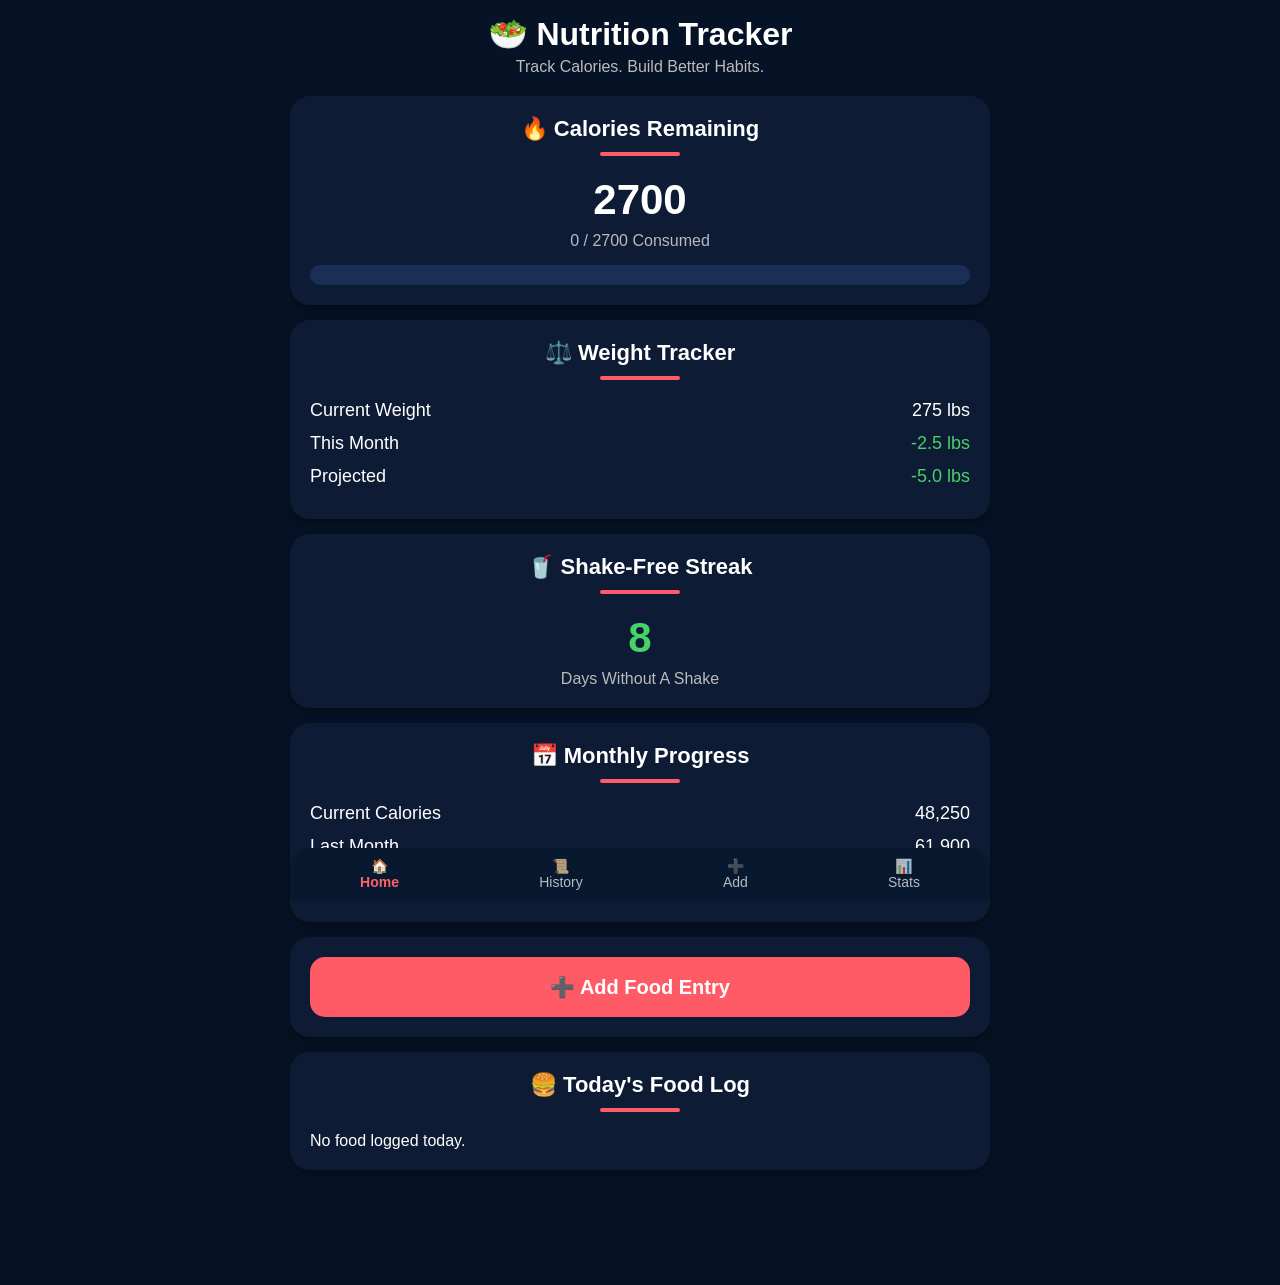
==== index.html @ 91539d0a "Add files via upload" ====
<!DOCTYPE html>
<html lang="en">
<head>
<meta charset="UTF-8">
<meta name="viewport" content="width=device-width, initial-scale=1.0">

<title>Nutrition Tracker</title>

<script src="JS/navigation.js?v=1"></script>
<link rel="stylesheet" href="CSS/navigation.css?v=1">

<style>

*{
    margin:0;
    padding:0;
    box-sizing:border-box;
}

body{
    background:#061326;
    color:white;
    font-family:Arial,sans-serif;
    padding:15px;
    padding-bottom:100px;
}

.container{
    max-width:700px;
    margin:auto;
}

.header{
    text-align:center;
    margin-bottom:20px;
}

.header h1{
    font-size:32px;
}

.header p{
    color:#bbb;
    margin-top:5px;
}

.card{
    background:#0d1b35;
    border-radius:20px;
    padding:20px;
    margin-bottom:15px;
    box-shadow:0 4px 10px rgba(0,0,0,.4);
}

.card-title{
    text-align:center;
    font-size:22px;
    font-weight:bold;
}

.line{
    width:80px;
    height:4px;
    background:#ff5b67;
    margin:10px auto 20px auto;
    border-radius:10px;
}

.big-number{
    text-align:center;
    font-size:42px;
    font-weight:bold;
}

.sub-text{
    text-align:center;
    color:#bbb;
    margin-top:8px;
}

.row{
    display:flex;
    justify-content:space-between;
    margin-bottom:12px;
    font-size:18px;
}

.green{
    color:#46d369;
}

.red{
    color:#ff5b67;
}

.progress-container{
    height:20px;
    background:#1b2e55;
    border-radius:10px;
    overflow:hidden;
    margin-top:15px;
}

.progress-bar{
    height:100%;
    width:72%;
    background:#46d369;
}

.add-food-btn{
    width:100%;
    border:none;
    padding:18px;
    border-radius:15px;
    background:#ff5b67;
    color:white;
    font-size:20px;
    font-weight:bold;
    cursor:pointer;
}

.bottom-nav{
    position:fixed;
    bottom:0;
    left:0;
    right:0;
    background:#08192f;
    display:flex;
    justify-content:space-around;
    padding:15px;
}

.bottom-nav a{
    color:white;
    text-decoration:none;
    text-align:center;
    font-size:14px;
}

</style>

</head>

<body>

<div class="container">

<div class="header">
    <h1>🥗 Nutrition Tracker</h1>
    <p>Track Calories. Build Better Habits.</p>
</div>

<div class="card">
    <div class="card-title">
        🔥 Calories Remaining
    </div>

    <div class="line"></div>

    <div class="big-number" id="caloriesRemaining">
        2700
    </div>

    <div class="sub-text" id="caloriesProgress">
        0 / 2700 Consumed
    </div>

    <div class="progress-container">
        <div class="progress-bar" id="calorieBar"></div>
    </div>
</div>

<div class="card">
    <div class="card-title">⚖️ Weight Tracker</div>
    <div class="line"></div>

    <div class="row">
        <span>Current Weight</span>
        <span>275 lbs</span>
    </div>

    <div class="row">
        <span>This Month</span>
        <span class="green">-2.5 lbs</span>
    </div>

    <div class="row">
        <span>Projected</span>
        <span class="green">-5.0 lbs</span>
    </div>
</div>

<div class="card">
    <div class="card-title">🥤 Shake-Free Streak</div>
    <div class="line"></div>

    <div class="big-number green">8</div>

    <div class="sub-text">
        Days Without A Shake
    </div>
</div>

<div class="card">
    <div class="card-title">📅 Monthly Progress</div>
    <div class="line"></div>

    <div class="row">
        <span>Current Calories</span>
        <span>48,250</span>
    </div>

    <div class="row">
        <span>Last Month</span>
        <span>61,900</span>
    </div>

    <div class="row">
        <span>Difference</span>
        <span class="green">-13,650</span>
    </div>
</div>

<div class="card">
	<button class="add-food-btn" onclick="window.location.href='HTML/FoodEntry.html'">
    		➕ Add Food Entry
	</button>
</div>

<div class="card">
    <div class="card-title">🍔 Today's Food Log</div>
    <div class="line"></div>

    <div id="todayFoodLog">
        No food logged today.
    </div>
</div>
</div>

<div id="navigation"></div>

<script>

const DAILY_GOAL = 2700;

const entries =
    JSON.parse(localStorage.getItem("foodEntries")) || [];

const today =
    new Date().toLocaleDateString();

const todayCalories =
    entries
        .filter(entry => entry.date === today)
        .reduce((total, entry) =>
            total + Number(entry.calories || 0), 0);

const remaining =
    Math.max(0, DAILY_GOAL - todayCalories);

document.getElementById("caloriesRemaining").innerHTML =
    remaining;

document.getElementById("caloriesProgress").innerHTML =
    `${todayCalories} / ${DAILY_GOAL} Consumed`;

const percent =
    Math.min((todayCalories / DAILY_GOAL) * 100, 100);

document.getElementById("calorieBar").style.width =
    percent + "%";

const todayEntries =
    entries.filter(entry => entry.date === today);

const foodLog =
    document.getElementById("todayFoodLog");

if (todayEntries.length > 0) {

    foodLog.innerHTML =
        todayEntries
            .map(entry => `
                <div class="row">
                    <span>${entry.food}</span>
                    <span>${entry.calories} cal</span>
                </div>
            `)
            .join("");
}

document.getElementById("navigation").innerHTML =
    buildNavigation("home");
</script>


</body>
</html>
---- CSS/navigation.css ----
.navwrap{
    position:fixed;
    bottom:0;
    left:50%;
    transform:translateX(-50%);
    width:100%;
    max-width:700px;
}

.nav{
    background:#08192f;
    display:flex;
    justify-content:space-around;
    align-items:center;
    padding:10px 0;
    border-radius:20px 20px 0 0;
}

.nav a {
    color: #ffffff;
    text-decoration: none;
    text-align: center;
    font-size: 14px;
    opacity: 0.7;
    transition: all 0.2s ease;
}

.nav a:hover {
    opacity: 1;
}

.nav a.active {
    color: #ff5f6d;
    opacity: 1;
    font-weight: bold;
}


body {
    padding-bottom: 80px;
}
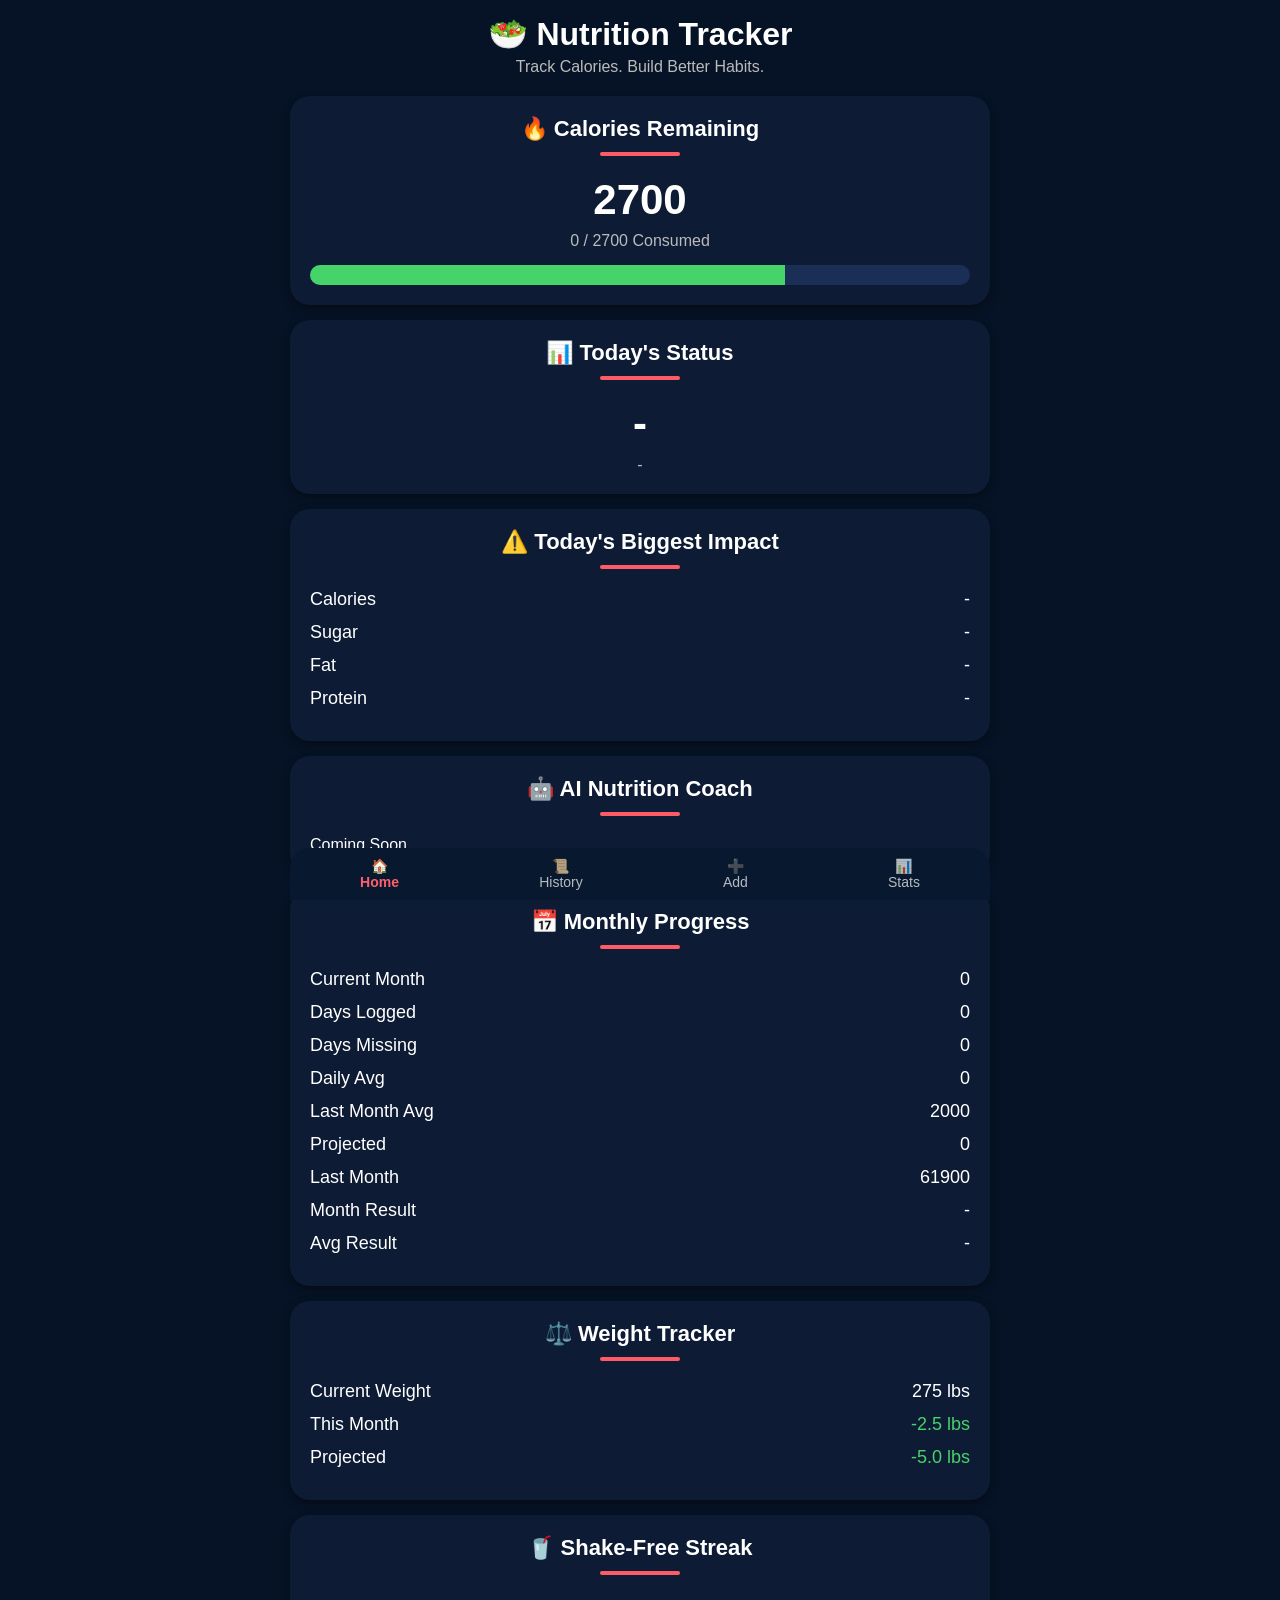
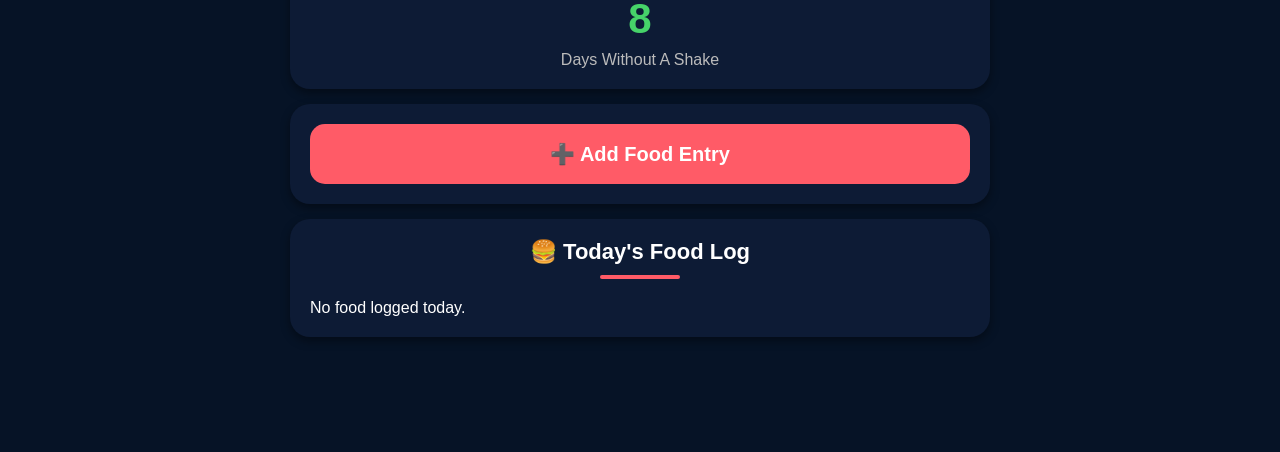
==== commit e8509241: "Add files via upload" ====
--- a/index.html
+++ b/index.html
@@ -6,8 +6,9 @@
 
 <title>Nutrition Tracker</title>
 
-<script src="JS/navigation.js?v=1"></script>
-<link rel="stylesheet" href="CSS/navigation.css?v=1">
+<script src="JS/navigation.js?v=3"></script>
+<script src="JS/API.js?v=2"></script>
+<link rel="stylesheet" href="CSS/navigation.css?v=2">
 
 <style>
 
@@ -171,6 +172,105 @@
 </div>
 
 <div class="card">
+    <div class="card-title">📊 Today's Status</div>
+    <div class="line"></div>
+
+    <div class="big-number" id="goalStatus">
+        -
+    </div>
+
+    <div class="sub-text" id="goalStatusDetail">
+        -
+    </div>
+</div>
+
+<div class="card">
+    <div class="card-title">⚠️ Today's Biggest Impact</div>
+    <div class="line"></div>
+
+    <div class="row">
+        <span>Calories</span>
+        <span id="highestCalories">-</span>
+    </div>
+
+    <div class="row">
+        <span>Sugar</span>
+        <span id="highestSugar">-</span>
+    </div>
+
+    <div class="row">
+        <span>Fat</span>
+        <span id="highestFat">-</span>
+    </div>
+
+    <div class="row">
+        <span>Protein</span>
+        <span id="highestProtein">-</span>
+    </div>
+</div>
+
+<div class="card">
+    <div class="card-title">🤖 AI Nutrition Coach</div>
+    <div class="line"></div>
+
+    <div id="aiCoachMessage">
+        Coming Soon
+    </div>
+</div>
+
+<div class="card">
+    <div class="card-title">📅 Monthly Progress</div>
+    <div class="line"></div>
+
+    <div class="row">
+        <span>Current Month</span>
+        <span id="monthCalories">0</span>
+    </div>
+
+    <div class="row">
+        <span>Days Logged</span>
+        <span id="daysLogged">0</span>
+    </div>
+
+<div class="row">
+    <span>Days Missing</span>
+    <span id="daysMissing">0</span>
+</div>
+
+    <div class="row">
+        <span>Daily Avg</span>
+        <span id="dailyAverage">0</span>
+    </div>
+
+<div class="row">
+    <span>Last Month Avg</span>
+    <span id="lastMonthAverage">2000</span>
+</div>
+
+
+    <div class="row">
+        <span>Projected</span>
+        <span id="projectedCalories">0</span>
+    </div>
+
+    <div class="row">
+        <span>Last Month</span>
+        <span id="lastMonthCalories">61900</span>
+    </div>
+
+    <div class="row">
+	<span>Month Result</span>
+	<span id="monthDifference">-</span>
+    </div>
+
+<div class="row">
+    <span>Avg Result</span>
+    <span id="averageDifference">-</span>
+</div>
+
+</div>
+
+<div class="card">
     <div class="card-title">⚖️ Weight Tracker</div>
     <div class="line"></div>
 
@@ -201,25 +301,6 @@
     </div>
 </div>
 
-<div class="card">
-    <div class="card-title">📅 Monthly Progress</div>
-    <div class="line"></div>
-
-    <div class="row">
-        <span>Current Calories</span>
-        <span>48,250</span>
-    </div>
-
-    <div class="row">
-        <span>Last Month</span>
-        <span>61,900</span>
-    </div>
-
-    <div class="row">
-        <span>Difference</span>
-        <span class="green">-13,650</span>
-    </div>
-</div>
 
 <div class="card">
 	<button class="add-food-btn" onclick="window.location.href='HTML/FoodEntry.html'">
@@ -243,51 +324,345 @@
 
 const DAILY_GOAL = 2700;
 
-const entries =
-    JSON.parse(localStorage.getItem("foodEntries")) || [];
+async function loadHome() {
+
+    const entries =
+        await getFoodLog();
+
+
+const nowEastern =
+    new Date(
+        new Date().toLocaleString(
+            "en-US",
+            {
+                timeZone: "America/New_York"
+            }
+        )
+    );
 
 const today =
-    new Date().toLocaleDateString();
-
-const todayCalories =
-    entries
-        .filter(entry => entry.date === today)
-        .reduce((total, entry) =>
-            total + Number(entry.calories || 0), 0);
-
-const remaining =
-    Math.max(0, DAILY_GOAL - todayCalories);
-
-document.getElementById("caloriesRemaining").innerHTML =
-    remaining;
-
-document.getElementById("caloriesProgress").innerHTML =
-    `${todayCalories} / ${DAILY_GOAL} Consumed`;
-
-const percent =
-    Math.min((todayCalories / DAILY_GOAL) * 100, 100);
-
-document.getElementById("calorieBar").style.width =
-    percent + "%";
+    nowEastern
+        .getFullYear()
+    + "-"
+    + String(
+        nowEastern.getMonth() + 1
+      ).padStart(2, "0")
+    + "-"
+    + String(
+        nowEastern.getDate()
+      ).padStart(2, "0");
 
 const todayEntries =
-    entries.filter(entry => entry.date === today);
-
-const foodLog =
-    document.getElementById("todayFoodLog");
+    entries.filter(
+        x =>
+            x.Date &&
+            String(x.Date)
+                .substring(0,10) === today
+    );
+
+
+    const todayCalories =
+        todayEntries.reduce(
+            (total, x) =>
+                total +
+                Number(x.Calories || 0),
+            0
+        );
+
+    const remaining =
+        Math.max(
+            0,
+            DAILY_GOAL - todayCalories
+        );
+
+    document.getElementById(
+        "caloriesRemaining"
+    ).innerHTML =
+        remaining;
+
+    document.getElementById(
+        "caloriesProgress"
+    ).innerHTML =
+        `${todayCalories} / ${DAILY_GOAL} Consumed`;
+
+    const percent =
+        Math.min(
+            (todayCalories / DAILY_GOAL) * 100,
+            100
+        );
+
+    document.getElementById(
+        "calorieBar"
+    ).style.width =
+        percent + "%";
+
+    document.getElementById(
+        "todayFoodLog"
+    ).innerHTML =
+        todayEntries.length > 0
+            ? todayEntries.map(x => `
+                <div class="row">
+                    <span>${x.Food}</span>
+                    <span>${x.Calories} cal</span>
+                </div>
+            `).join("")
+            : "No food logged today.";
 
 if (todayEntries.length > 0) {
 
-    foodLog.innerHTML =
-        todayEntries
-            .map(entry => `
-                <div class="row">
-                    <span>${entry.food}</span>
-                    <span>${entry.calories} cal</span>
-                </div>
-            `)
-            .join("");
-}
+    const highestCalories =
+        todayEntries.reduce(
+            (max, item) =>
+                Number(item.Calories || 0) >
+                Number(max.Calories || 0)
+                    ? item
+                    : max
+        );
+
+    const highestSugar =
+        todayEntries.reduce(
+            (max, item) =>
+                Number(item.Sugar || 0) >
+                Number(max.Sugar || 0)
+                    ? item
+                    : max
+        );
+
+    const highestFat =
+        todayEntries.reduce(
+            (max, item) =>
+                Number(item.Fat || 0) >
+                Number(max.Fat || 0)
+                    ? item
+                    : max
+        );
+
+    const highestProtein =
+        todayEntries.reduce(
+            (max, item) =>
+                Number(item.Protein || 0) >
+                Number(max.Protein || 0)
+                    ? item
+                    : max
+        );
+
+    document.getElementById(
+        "highestCalories"
+    ).innerHTML =
+        highestCalories.Food;
+
+    document.getElementById(
+        "highestSugar"
+    ).innerHTML =
+        highestSugar.Food;
+
+    document.getElementById(
+        "highestFat"
+    ).innerHTML =
+        highestFat.Food;
+
+    document.getElementById(
+        "highestProtein"
+    ).innerHTML =
+        highestProtein.Food;
+}
+
+if (todayCalories <= DAILY_GOAL) {
+
+    document.getElementById(
+        "goalStatus"
+    ).innerHTML =
+        "✅ UNDER";
+
+    document.getElementById(
+        "goalStatusDetail"
+    ).innerHTML =
+        `${DAILY_GOAL - todayCalories} Calories Remaining`;
+
+} else {
+
+    document.getElementById(
+        "goalStatus"
+    ).innerHTML =
+        "❌ OVER";
+
+    document.getElementById(
+        "goalStatusDetail"
+    ).innerHTML =
+        `${todayCalories - DAILY_GOAL} Calories Over`;
+
+}
+
+    const now = new Date();
+
+    const currentMonth =
+        now.getMonth();
+
+    const currentYear =
+        now.getFullYear();
+
+    const monthEntries =
+        entries.filter(x => {
+
+            const entryDate =
+                new Date(x.Date);
+
+            return (
+                entryDate.getMonth() === currentMonth &&
+                entryDate.getFullYear() === currentYear
+            );
+
+        });
+
+    const monthCalories =
+        monthEntries.reduce(
+            (total, x) =>
+                total +
+                Number(x.Calories || 0),
+            0
+        );
+
+    const uniqueDays =
+        new Set(
+            monthEntries.map(
+                x => String(x.Date).substring(0,10)
+            )
+        );
+
+const daysLogged =
+    uniqueDays.size;
+
+const currentDay =
+    now.getDate();
+
+const daysMissing =
+    currentDay - daysLogged;
+
+    const dailyAverage =
+        daysLogged > 0
+            ? Math.round(
+                monthCalories / daysLogged
+              )
+            : 0;
+
+    const daysInMonth =
+        new Date(
+            currentYear,
+            currentMonth + 1,
+            0
+        ).getDate();
+
+    const projectedCalories =
+        dailyAverage *
+        daysInMonth;
+
+    const lastMonthCalories =
+        61900;
+
+const lastMonthAverage =
+    2000;
+
+    const difference =
+        projectedCalories -
+        lastMonthCalories;
+
+const averageDifference =
+    dailyAverage -
+    lastMonthAverage;
+
+    document.getElementById(
+        "monthCalories"
+    ).innerHTML =
+        monthCalories.toLocaleString();
+
+    document.getElementById(
+        "daysLogged"
+    ).innerHTML =
+        daysLogged;
+
+document.getElementById(
+    "daysMissing"
+).innerHTML =
+    daysMissing;
+
+    document.getElementById(
+        "dailyAverage"
+    ).innerHTML =
+        dailyAverage.toLocaleString();
+
+document.getElementById(
+    "lastMonthAverage"
+).innerHTML =
+    lastMonthAverage.toLocaleString();
+
+    document.getElementById(
+        "projectedCalories"
+    ).innerHTML =
+        projectedCalories.toLocaleString();
+
+    document.getElementById(
+        "lastMonthCalories"
+    ).innerHTML =
+        lastMonthCalories.toLocaleString();
+
+    const result =
+        document.getElementById(
+            "monthDifference"
+        );
+
+    if (difference <= 0) {
+
+        result.className =
+            "green";
+
+        result.innerHTML =
+            "✅ " +
+            Math.abs(difference)
+                .toLocaleString() +
+            " Lower";
+
+    } else {
+
+        result.className =
+            "red";
+
+        result.innerHTML =
+            "❌ " +
+            difference
+                .toLocaleString() +
+            " Higher";
+    }
+
+const avgResult =
+    document.getElementById(
+        "averageDifference"
+    );
+
+if (averageDifference <= 0) {
+
+    avgResult.className =
+        "green";
+
+    avgResult.innerHTML =
+        "✅ " +
+        Math.abs(averageDifference)
+            .toLocaleString() +
+        " Lower";
+
+} else {
+
+    avgResult.className =
+        "red";
+
+    avgResult.innerHTML =
+        "❌ " +
+        averageDifference
+            .toLocaleString() +
+        " Higher";
+}
+}
+
+loadHome().catch(console.error);
 
 document.getElementById("navigation").innerHTML =
     buildNavigation("home");
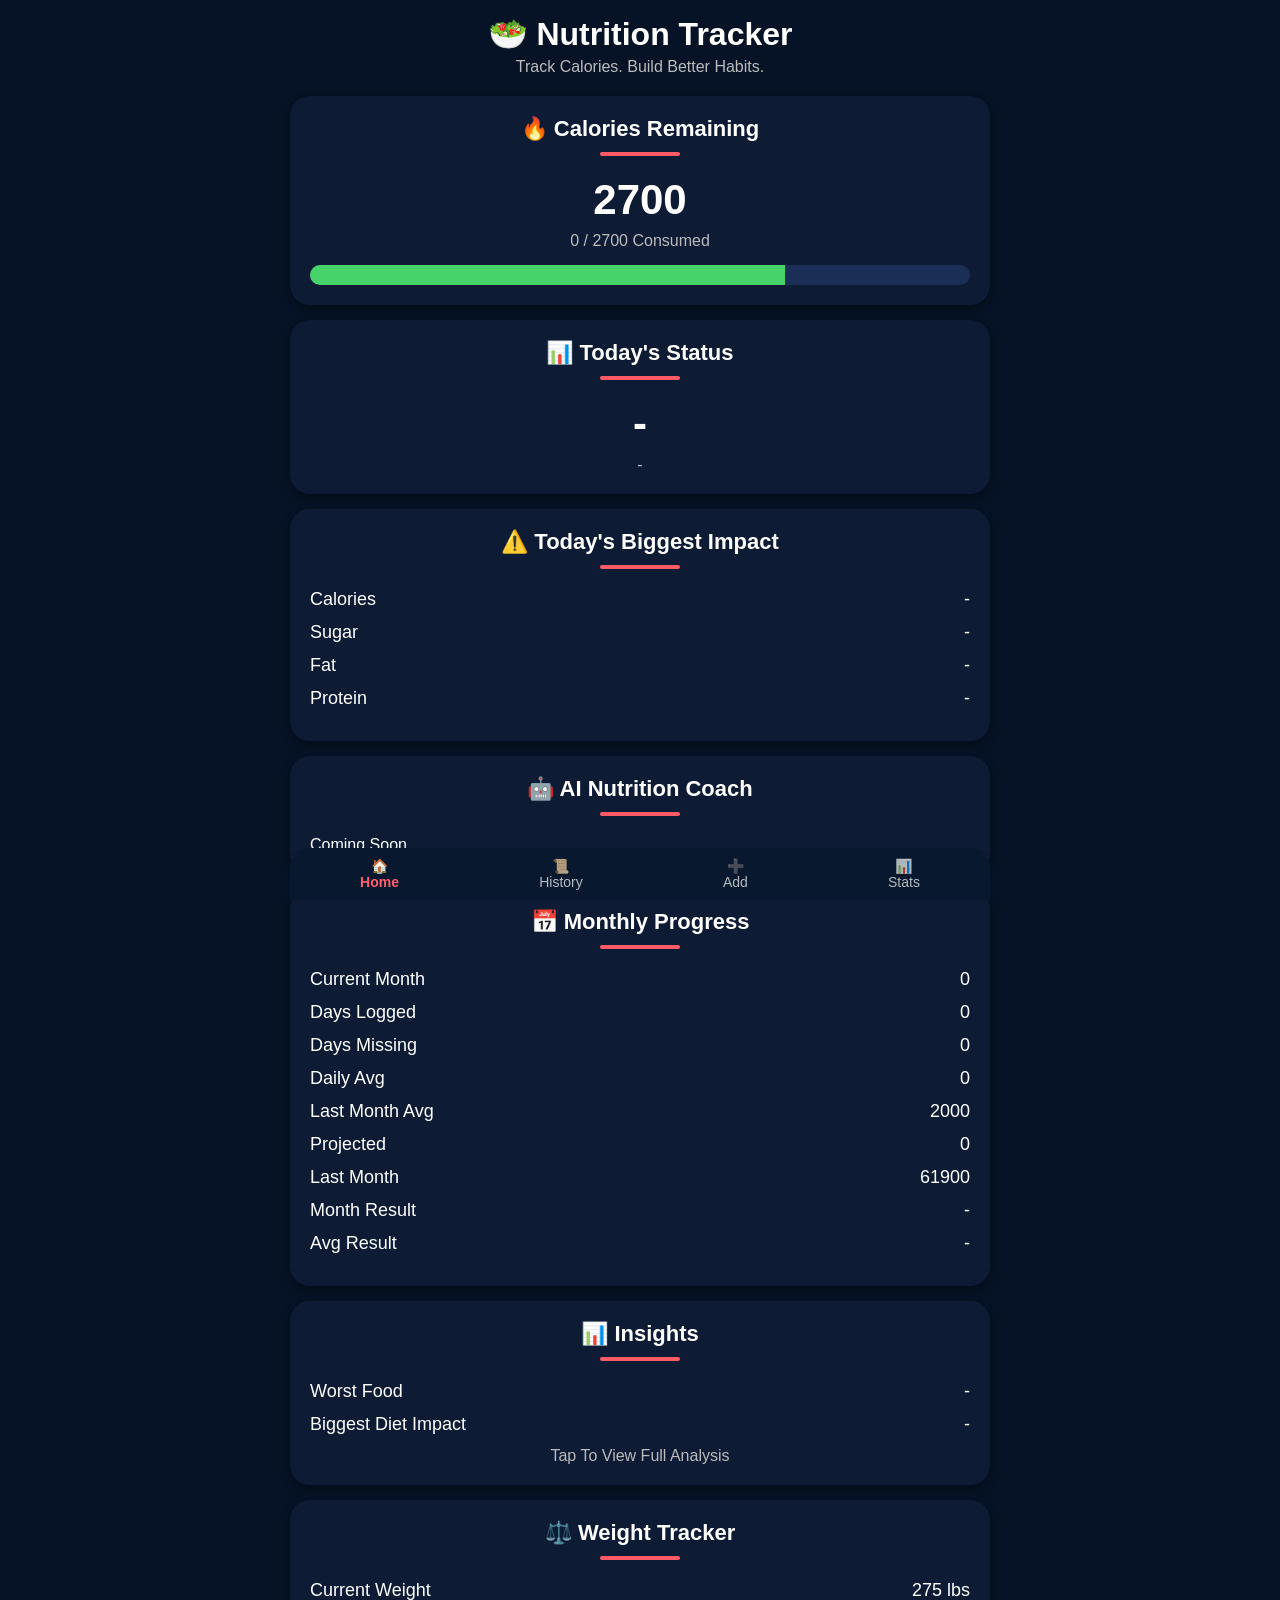
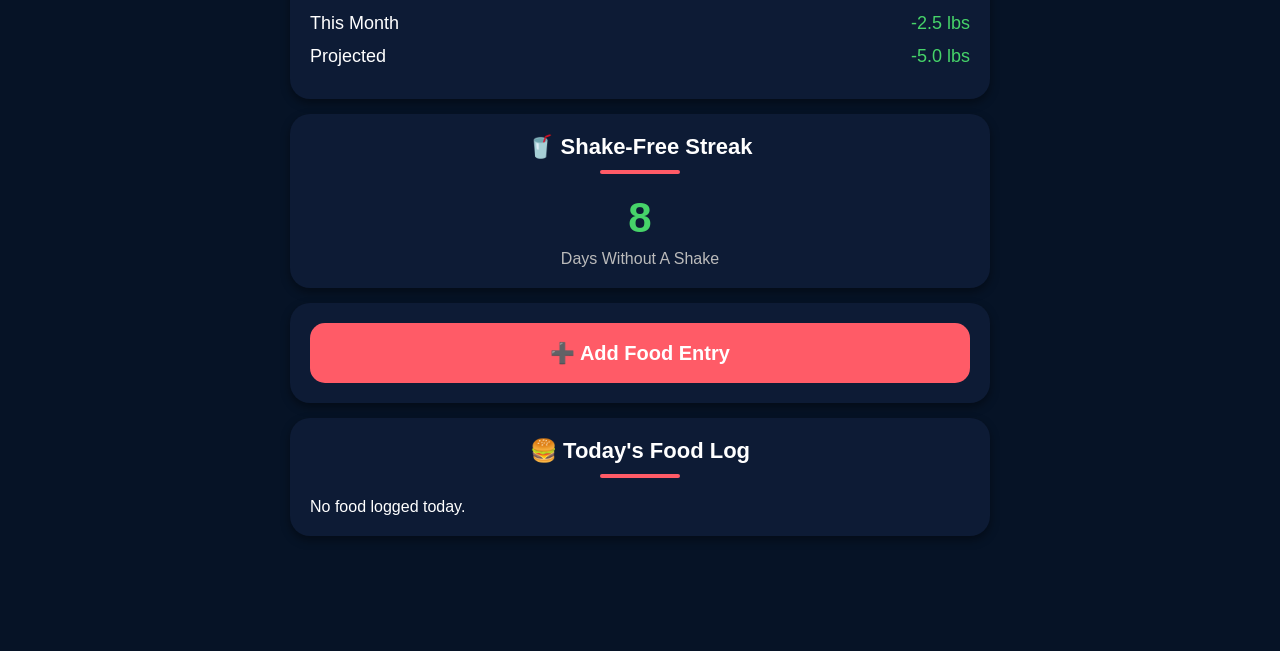
==== commit 3a06dac7: "Add files via upload" ====
--- a/index.html
+++ b/index.html
@@ -6,9 +6,9 @@
 
 <title>Nutrition Tracker</title>
 
-<script src="JS/navigation.js?v=3"></script>
-<script src="JS/API.js?v=2"></script>
-<link rel="stylesheet" href="CSS/navigation.css?v=2">
+<script src="JS/navigation.js?v=4"></script>
+<script src="JS/API.js?v=3"></script>
+<link rel="stylesheet" href="CSS/navigation.css?v=3">
 
 <style>
 
@@ -267,6 +267,30 @@
     <span>Avg Result</span>
     <span id="averageDifference">-</span>
 </div>
+
+</div>
+
+<div class="card"
+     onclick="window.location.href='HTML/Insights.html'"
+     style="cursor:pointer;">
+
+    <div class="card-title">📊 Insights</div>
+
+    <div class="line"></div>
+
+    <div class="row">
+        <span>Worst Food</span>
+        <span id="worstFood">-</span>
+    </div>
+
+    <div class="row">
+        <span>Biggest Diet Impact</span>
+        <span id="biggestImpact">-</span>
+    </div>
+
+    <div class="sub-text">
+        Tap To View Full Analysis
+    </div>
 
 </div>
 
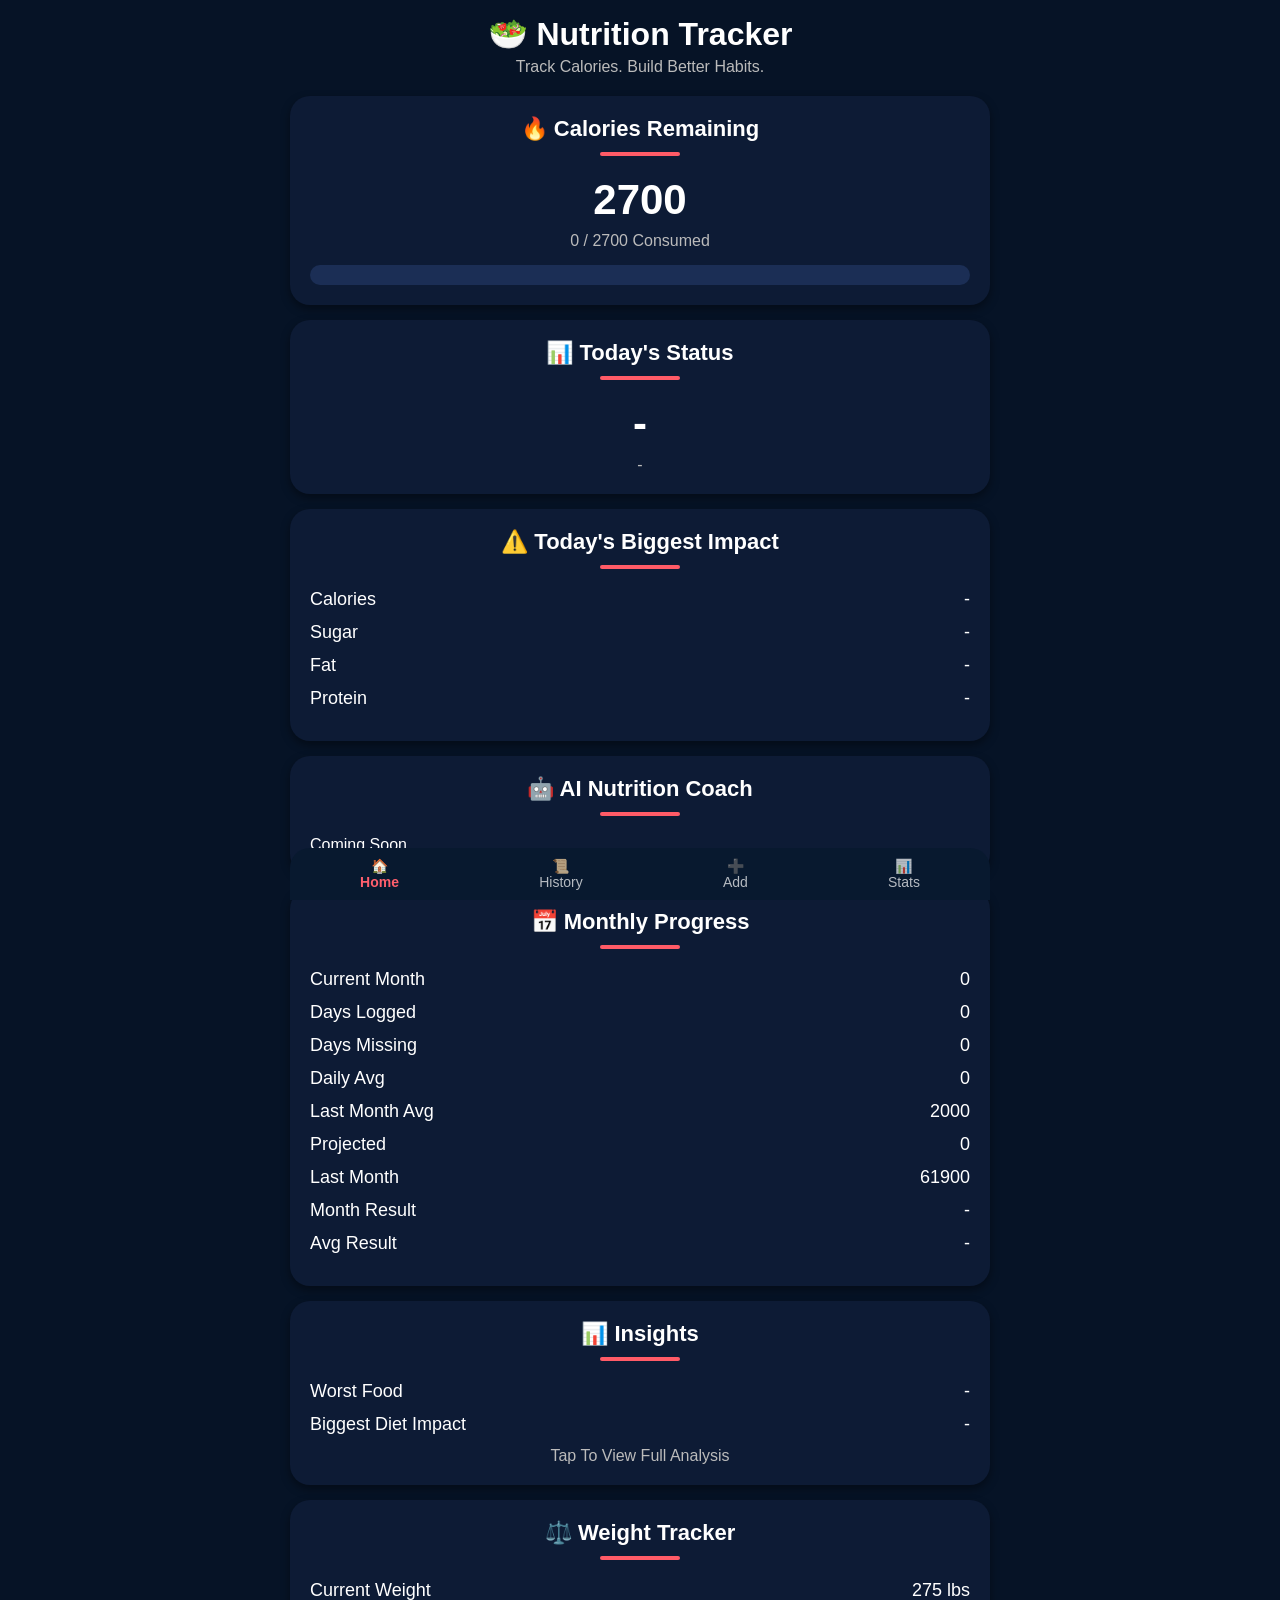
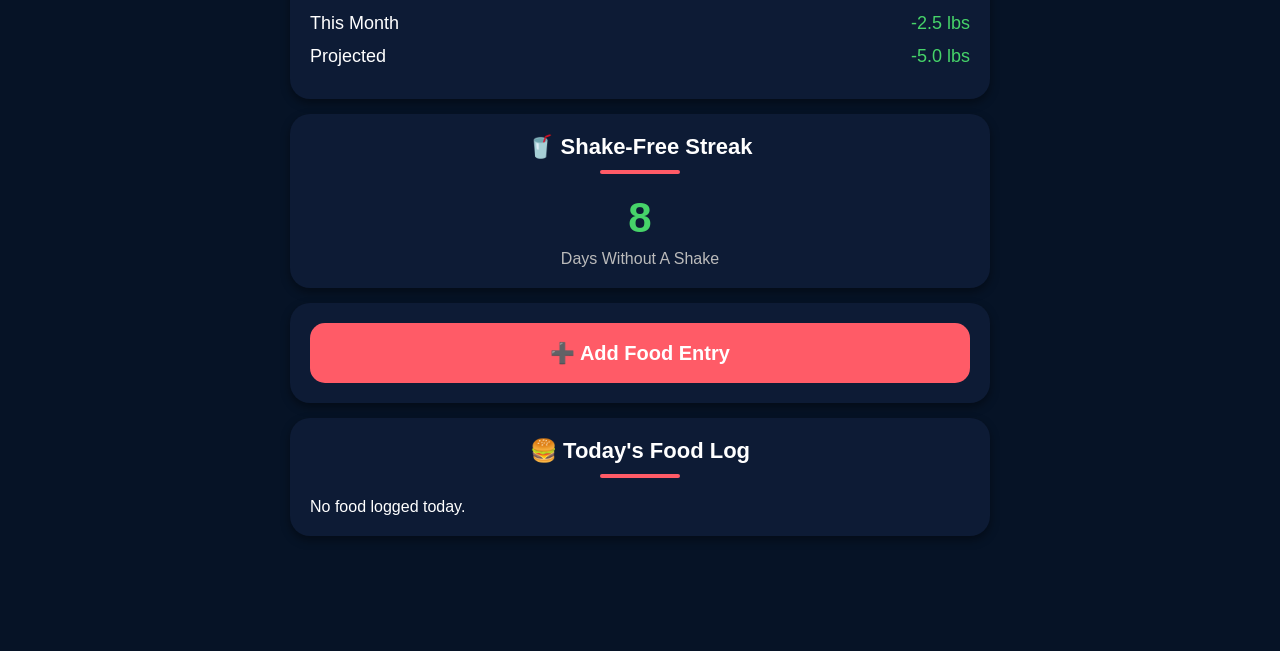
==== commit 60c8422a: "Add files via upload" ====
--- a/index.html
+++ b/index.html
@@ -104,7 +104,7 @@
 
 .progress-bar{
     height:100%;
-    width:72%;
+    width:0%;
     background:#46d369;
 }
 
